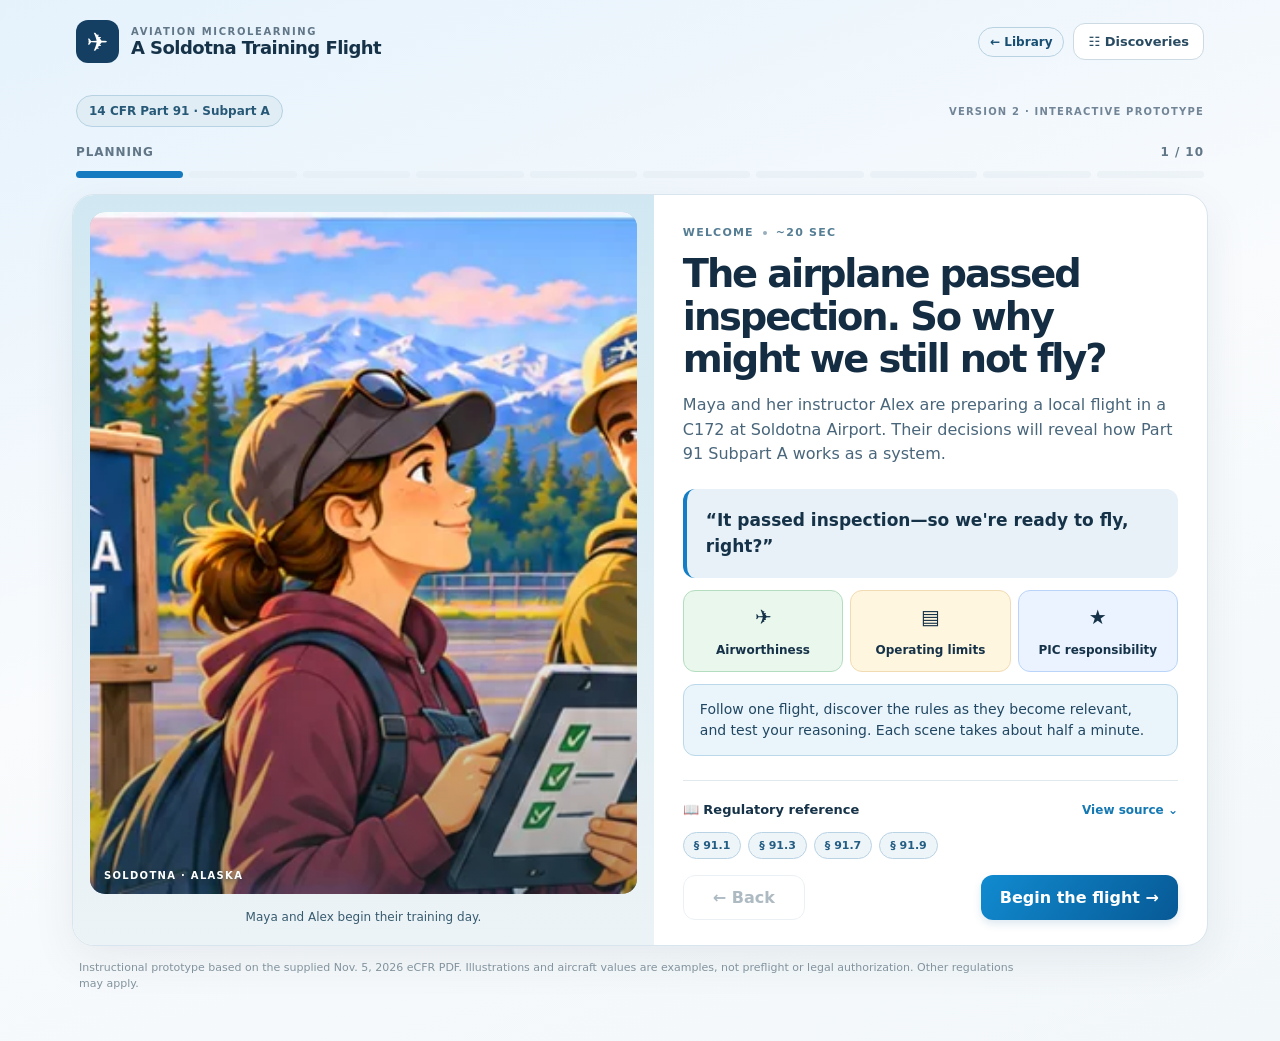
==== part91/subpart-a/index.html @ c7c4919a "Add files via upload" ====
<!doctype html>
<html lang="en">
<head>
  <meta charset="utf-8">
  <meta name="viewport" content="width=device-width, initial-scale=1, viewport-fit=cover">
  <meta name="theme-color" content="#102e47">
  <meta name="description" content="A visual microlearning prototype for 14 CFR Part 91, Subpart A, following Maya and Alex at Soldotna Airport.">
  <meta name="apple-mobile-web-app-capable" content="yes">
  <meta name="apple-mobile-web-app-status-bar-style" content="default">
  <link rel="manifest" href="manifest.webmanifest">
  <link rel="apple-touch-icon" href="assets/icon-192.png">
  <link rel="icon" href="assets/icon-192.png">
  <link rel="stylesheet" href="styles.css">
  <title>A Soldotna Training Flight · Aviation Microlearning</title>
<style>.library-link{border:1px solid #b8d2e2;border-radius:20px;padding:7px 11px;font-size:12px;font-weight:700;color:#174e72;text-decoration:none;white-space:nowrap;background:#eff7fd}@media(max-width:420px){.library-link{padding:6px 7px;font-size:10px}}</style></head>
<body>
  <div class="app-shell">
    <header class="app-header">
      <div class="brand"><div class="brand-logo" aria-hidden="true">✈</div><div><small>AVIATION MICROLEARNING</small><strong>A Soldotna Training Flight</strong></div></div>
      <div class="header-actions"><a href="../../" class="library-link" aria-label="Back to aviation microlearning library">← Library</a><button id="install" class="ghost install-btn" hidden>Install app</button><button id="discoveries-btn" class="outline compact" aria-label="Open airport discoveries">☷ <span>Discoveries</span></button></div>
    </header>
    <main class="main">
      <div class="masthead"><div class="pill">14 CFR Part 91 · Subpart A</div><span class="version-label">VERSION 2 · INTERACTIVE PROTOTYPE</span></div>
      <section class="lesson-top" aria-label="Lesson progress"><div class="lesson-top-label"><span id="phase-label">THE TRAINING FLIGHT</span><span id="count-label">1 / 10</span></div><div id="progress-steps" class="progress-steps"></div></section>
      <section class="lesson-grid">
        <div class="visual-pane">
          <div class="illustration" id="illustration"><img id="scene-image" src="assets/scene-01.webp" alt="Illustration of Maya and instructor Alex at the airport"><div class="visual-label" id="scene-picture-label">SOLDOTNA · ALASKA</div></div>
          <div id="artwork-caption" class="artwork-caption">Maya and Alex prepare for a local training flight.</div>
          <div class="aircraft-specimen" id="aircraft-specimen" hidden>
            <svg viewBox="0 0 450 170" role="img" aria-label="Simplified Cessna 172 front-view diagram with a single two-blade propeller">
              <defs><linearGradient id="wingfade" x1="0" x2="1"><stop stop-color="#eaf2f8"/><stop offset="1" stop-color="#b7d1e4"/></linearGradient></defs>
              <path d="M18 41 Q225 17 432 41 L432 55 Q225 45 18 55 Z" fill="url(#wingfade)" stroke="#547388" stroke-width="3"/>
              <path d="M105 49 L188 108 M345 49 L262 108" stroke="#96b1c2" stroke-width="7" stroke-linecap="round"/>
              <path d="M181 36 Q225 28 269 36 L283 119 Q225 145 167 119 Z" fill="#f5f8fa" stroke="#567287" stroke-width="3"/>
              <path d="M197 46 L253 46 L259 80 L191 80Z" fill="#487f9d"/>
              <path d="M197 121 L191 145 M253 121 L259 145" stroke="#556b7b" stroke-width="7" stroke-linecap="round"/>
              <circle cx="191" cy="150" r="11" fill="#263f50"/><circle cx="259" cy="150" r="11" fill="#263f50"/>
              <rect x="212" y="123" width="26" height="16" rx="7" fill="#e8eff3" stroke="#587081" stroke-width="2"/>
              <path d="M211 36 C205 16 203 0 215 -3 Q228 10 226 35 C237 62 245 80 233 90 Q220 76 224 49Z" transform="translate(0 17)" fill="#304b5d" stroke="#19384e" stroke-width="2"/>
              <circle cx="225" cy="59" r="11" fill="#dbe7ed" stroke="#50697a" stroke-width="3"/>
              <text x="225" y="166" text-anchor="middle" fill="#547388" font-size="11">Training schematic · two-blade, nose-mounted prop</text>
            </svg>
          </div>
        </div>
        <div class="learning-pane">
          <div class="scene-meta"><span id="story-phase">THE STORY</span><span class="dot" aria-hidden="true"></span><span id="duration">~25 SEC</span></div>
          <h1 id="scene-title">The airplane passed inspection. So why might we still not fly?</h1>
          <p class="scene-narrative" id="scene-narrative"></p>
          <div id="interactive" class="interactive"></div>
          <section class="reg-panel" aria-label="Regulatory source"><div class="reg-head"><span>📖 Regulatory reference</span><button class="reg-toggle" id="ref-toggle" aria-expanded="false">View source <span aria-hidden="true">⌄</span></button></div><div id="reg-chips" class="reg-chips"></div><div id="ref-detail" class="ref-detail" hidden></div></section>
          <div class="nav-actions"><button id="back" class="outline nav-button">← Back</button><button id="next" class="primary nav-button">Continue →</button></div>
        </div>
      </section>
      <div class="foot-note">Instructional prototype based on the supplied Nov. 5, 2026 eCFR PDF. Illustrations and aircraft values are examples, not preflight or legal authorization. Other regulations may apply.</div>
    </main>
  </div>
  <dialog id="discoveries-dialog" class="discoveries-dialog"><div class="dialog-header"><div><small>SUBPART A · AIRPORT DISCOVERIES</small><h2>Explore beyond the training flight</h2></div><button id="close-dialog" class="outline compact">Close ✕</button></div><p class="secondary">Seven short side stories cover sections that don't naturally fit Maya and Alex's C172 flight. Every substantive section in Subpart A has a place.</p><div id="discovery-list" class="discovery-list"></div><div id="discovery-detail" class="discovery-detail" hidden></div></dialog>
  <script src="app.js" defer></script>
</body>
</html>
---- part91/subpart-a/styles.css ----
:root{--ink:#153248;--deep:#102e47;--blue:#137ec5;--blue2:#176cac;--line:#d6e2eb;--muted:#617687;--surface:#fff;--cream:#f6f9fb;--good:#19794f;--bad:#ae3a38;--shadow:0 14px 44px #18344b13;font-family:system-ui,-apple-system,BlinkMacSystemFont,"Segoe UI",sans-serif;color:var(--ink);background:#eaf2f6}*{box-sizing:border-box}body{margin:0;min-height:100vh;background:linear-gradient(160deg,#e5f2fc,#f9fbfd 48%,#f2f7f9)}button,input{font:inherit}button{cursor:pointer}button:disabled{opacity:.38;cursor:not-allowed}button:focus-visible,[tabindex]:focus-visible{outline:3px solid #e5a62c;outline-offset:3px}.app-shell{min-height:100vh}.app-header{max-width:1180px;margin:auto;padding:20px 26px;display:flex;align-items:center;justify-content:space-between;gap:12px}.brand{display:flex;align-items:center;gap:12px}.brand-logo{width:43px;height:43px;display:grid;place-items:center;border-radius:12px;background:#153f62;color:white;font-size:26px}.brand small{display:block;font-size:10px;letter-spacing:.16em;color:var(--muted);font-weight:750}.brand strong{display:block;font-size:18px;letter-spacing:-.03em}.header-actions{display:flex;align-items:center;gap:9px}.main{max-width:1180px;margin:0 auto;padding:0 22px 35px}.masthead{display:flex;align-items:center;justify-content:space-between;gap:12px;margin:12px 4px 18px}.pill{font-size:12px;font-weight:760;background:#e0edf5;border:1px solid #b7d2e3;border-radius:99px;padding:8px 12px;color:#275977}.version-label{color:#728596;font-size:10px;font-weight:760;letter-spacing:.12em}.lesson-top{padding:0 4px 16px}.lesson-top-label{display:flex;justify-content:space-between;color:var(--muted);font-size:12px;font-weight:780;letter-spacing:.08em;margin-bottom:12px}.progress-steps{display:grid;grid-template-columns:repeat(10,1fr);gap:6px}.step-tick{height:7px;border-radius:8px;background:#dce6ed;border:0;padding:0;position:relative}.step-tick.done{background:#9ac9e7}.step-tick.active{background:#167ac0}.step-tick:focus-visible{outline-offset:5px}.lesson-grid{display:grid;grid-template-columns:minmax(0,1.05fr) minmax(360px,1fr);align-items:stretch;gap:0;background:#fff;border:1px solid #d8e5ee;border-radius:22px;overflow:hidden;box-shadow:var(--shadow)}.visual-pane{background:linear-gradient(180deg,#d1e8f2,#ecf3f6);padding:17px;display:flex;flex-direction:column;gap:12px;justify-content:space-between}.illustration{min-height:435px;flex:1;border-radius:15px;position:relative;overflow:hidden;background:#97bbd2}.illustration img{width:100%;height:100%;position:absolute;inset:0;object-fit:cover;object-position:center 50%;filter:saturate(1.02)}.illustration::after{content:"";position:absolute;inset:53% 0 0;background:linear-gradient(transparent,#123d4a55);pointer-events:none}.visual-label{position:absolute;bottom:13px;left:14px;color:#fff;font-size:10px;font-weight:850;letter-spacing:.13em;text-shadow:0 2px 4px #143749a8;z-index:2}.artwork-caption{font-size:12px;color:#385b6f;text-align:center;padding:4px 2px}.aircraft-specimen{background:#fff9;border:1px solid #c5dce7;border-radius:12px;padding:4px;max-height:172px;overflow:hidden}.aircraft-specimen svg{width:100%;max-height:162px}.learning-pane{padding:31px 29px 25px;display:flex;flex-direction:column;min-height:640px}.scene-meta{display:flex;align-items:center;gap:9px;font-size:11px;color:#557d93;font-weight:850;letter-spacing:.11em}.dot{height:4px;width:4px;background:#97afbd;border-radius:50%}.learning-pane h1{font-weight:850;letter-spacing:-.055em;line-height:1.11;font-size:clamp(27px,3vw,40px);margin:14px 0 12px;color:#142d42}.scene-narrative{font-size:16px;line-height:1.55;color:#49667b;margin:0 0 22px}.interactive{display:flex;flex-direction:column;gap:12px;flex:1}.prompt{font-weight:800;font-size:15px;margin:0}.story-quote{font-size:17px;line-height:1.5;background:#e7f1f7;border-radius:12px;padding:19px;border-left:4px solid var(--blue);font-weight:650}.choice-list{display:grid;gap:10px}.choice{background:#f8fbfd;color:var(--ink);border:1px solid #cbdce7;border-radius:12px;display:flex;align-items:center;gap:12px;padding:13px;text-align:left;font-weight:620;font-size:14px;line-height:1.35}.choice:hover,.tap-card:hover{border-color:#6db3df;background:#eef7fc}.choice.selected{border-color:#1683ca;background:#e8f5fd}.choice.good{border-color:#58a580;background:#effbf4}.choice.bad{border-color:#d49b87;background:#fff0ed}.choice .choice-icon{display:grid;place-items:center;font-size:17px;color:#537c94;border-radius:50%;background:#e5eff6;height:29px;width:29px;flex:0 0 29px}.feedback{border-radius:12px;padding:14px 16px;font-size:14px;line-height:1.48;background:#eaf5fb;color:#214762;border:1px solid #bad8ea}.feedback.good{background:#ebf7f0;border-color:#c1e5cd;color:#205d43}.feedback.warn{background:#fff4ee;border-color:#f0d1bd;color:#8c4535}.stack{display:grid;gap:12px}.micro-map{display:grid;grid-template-columns:repeat(3,1fr);gap:7px}.concept-node{background:#e9f4f9;border:1px solid #c6dce9;border-radius:12px;min-height:82px;display:grid;place-items:center;padding:10px 7px;text-align:center;font-size:12px;font-weight:760;line-height:1.25}.concept-node b{font-size:20px;display:block;margin-bottom:5px}.concept-node.green{background:#eaf7ed;border-color:#b4ddbf}.concept-node.yellow{background:#fff6df;border-color:#f1dbb3}.concept-node.blue{background:#eaf3ff;border-color:#bad4f9}.tap-card{border:1px solid #cbdce7;background:#f8fbfd;color:var(--ink);border-radius:13px;padding:15px;text-align:left}.tap-card strong{display:block}.tap-card small{display:block;color:var(--muted);margin-top:4px;line-height:1.35}.tap-card.active{background:#e7f4ff;border-color:#4ba3d6}.primary{border:none;background:linear-gradient(125deg,#118bd0,#075995);border-radius:12px;color:white;font-weight:780;padding:13px 19px;box-shadow:0 4px 8px #095d9922}.primary:hover:not(:disabled){filter:brightness(1.09)}.outline,.ghost{background:#fff;border:1px solid #ccdae4;color:#294b62;border-radius:12px;padding:12px 17px;font-weight:750}.ghost{border-color:transparent;background:#eaf3f8}.compact{padding:10px 14px;font-size:13px}.nav-actions{display:flex;justify-content:space-between;gap:12px;margin-top:16px}.nav-button{min-width:122px}.reg-panel{margin-top:24px;border-top:1px solid #e0e9ee;padding-top:16px}.reg-head{display:flex;align-items:center;justify-content:space-between;gap:12px;font-size:13px;font-weight:780}.reg-toggle{border:none;background:transparent;color:#1378b3;font-size:12px;font-weight:800;padding:6px 0}.reg-chips{display:flex;gap:7px;flex-wrap:wrap;margin-top:9px}.reg-chip{border:1px solid #b9d2e4;background:#eef5f9;color:#245d83;border-radius:20px;padding:6px 10px;font-size:11px;font-weight:850}.ref-detail{font-size:12px;line-height:1.53;background:#f5f9fb;border:1px solid #e1eaf0;border-radius:12px;margin-top:12px;padding:13px}.source-item{padding:11px 0;border-bottom:1px solid #dbe7ed}.source-item:last-child{border-bottom:none}.source-item q{display:block;color:#3a5669;margin:5px 0 6px}.source-item a{font-weight:750;color:#166d9d}.foot-note{max-width:950px;color:#82939e;font-size:11px;line-height:1.45;margin:14px 7px}.range-card{padding:17px;background:#f2f8fb;border-radius:14px;border:1px solid #c5dce9}.range-number{font-size:33px;font-weight:900;letter-spacing:-.05em;color:#185b83}.range-card input[type=range]{width:100%;accent-color:#167fc4;cursor:pointer}.range-stats{display:flex;justify-content:space-between;margin-top:10px;color:#57758a;font-size:13px;gap:6px}.range-stats b{color:#173c59}.status-strip{display:flex;gap:7px;flex-wrap:wrap}.status{background:#eaf5ef;border:1px solid #bde0c9;color:#236b4c;padding:8px 10px;border-radius:10px;font-weight:780;font-size:12px}.status.alert{background:#fdf1ec;border-color:#efcebe;color:#a04a30}.discoveries-dialog{max-width:720px;width:calc(100% - 26px);max-height:88vh;overflow:auto;border:1px solid #bcd6e5;box-shadow:0 30px 90px #06233744;border-radius:19px;padding:22px;color:var(--ink)}.discoveries-dialog::backdrop{background:#142e407f;backdrop-filter:blur(4px)}.dialog-header{display:flex;align-items:start;justify-content:space-between;gap:12px}.dialog-header small{font-size:11px;font-weight:830;letter-spacing:.12em;color:#4682a3}.dialog-header h2{margin:6px 0;font-size:22px;letter-spacing:-.035em}.secondary{color:#5c7687;font-size:14px;line-height:1.5}.discovery-list{display:grid;grid-template-columns:repeat(2,1fr);gap:10px;margin:20px 0}.discovery-detail{padding:16px;border:1px solid #bdd4e3;background:#f2f8fc;border-radius:14px;margin-top:16px}.discovery-detail h3{margin:0 0 8px}.discovery-detail p{line-height:1.55}.subtly{font-size:12px;color:#6d879a}.completion-title{font-size:24px;font-weight:850;color:#176da3}.done-stamp{display:inline-flex;align-items:center;gap:7px;color:#167b56;font-weight:800;background:#eaf7ef;padding:10px 13px;border-radius:10px}.inspect-graphic{background:#f0f7fb;border:1px solid #c6dce9;border-radius:12px;min-height:180px;display:grid;place-items:center;position:relative;overflow:hidden}.inspect-graphic svg{width:min(100%,350px)}.inspect-target{position:absolute;top:44%;left:58%;transform:translate(-50%,-50%);background:#d74340;color:#fff;border:3px solid #fff;border-radius:50%;width:56px;height:56px;font-weight:900;font-size:20px;box-shadow:0 0 0 8px #d7434033}.hidden{display:none!important}@media(max-width:890px){.app-header{padding:15px}.main{padding:0 12px 25px}.lesson-grid{grid-template-columns:1fr}.visual-pane{padding:10px;gap:7px}.illustration{min-height:250px;height:min(45vw,350px);flex:none}.learning-pane{padding:24px 21px;min-height:0}.aircraft-specimen{display:none}.artwork-caption{font-size:11px}.learning-pane h1{font-size:clamp(25px,5vw,37px)}.version-label{display:none}}@media(max-width:480px){.app-header{padding:11px 12px}.brand-logo{width:34px;height:34px;font-size:22px;border-radius:9px}.brand strong{font-size:14px}.brand small{font-size:8px}.header-actions .install-btn{display:none}.header-actions span{display:none}.masthead{margin:7px 4px 14px}.illustration{height:225px}.learning-pane{padding:20px 17px}.learning-pane h1{font-size:28px}.scene-narrative{font-size:14px;margin-bottom:17px}.discovery-list{grid-template-columns:1fr}.nav-button{min-width:100px}.micro-map{gap:5px}.concept-node{min-height:78px;padding:7px 4px}.brand{gap:7px}}@media(prefers-reduced-motion:no-preference){.choice,.tap-card,.primary,.outline{transition:background .15s,border .15s,filter .15s}.illustration img{transition:opacity .2s}}
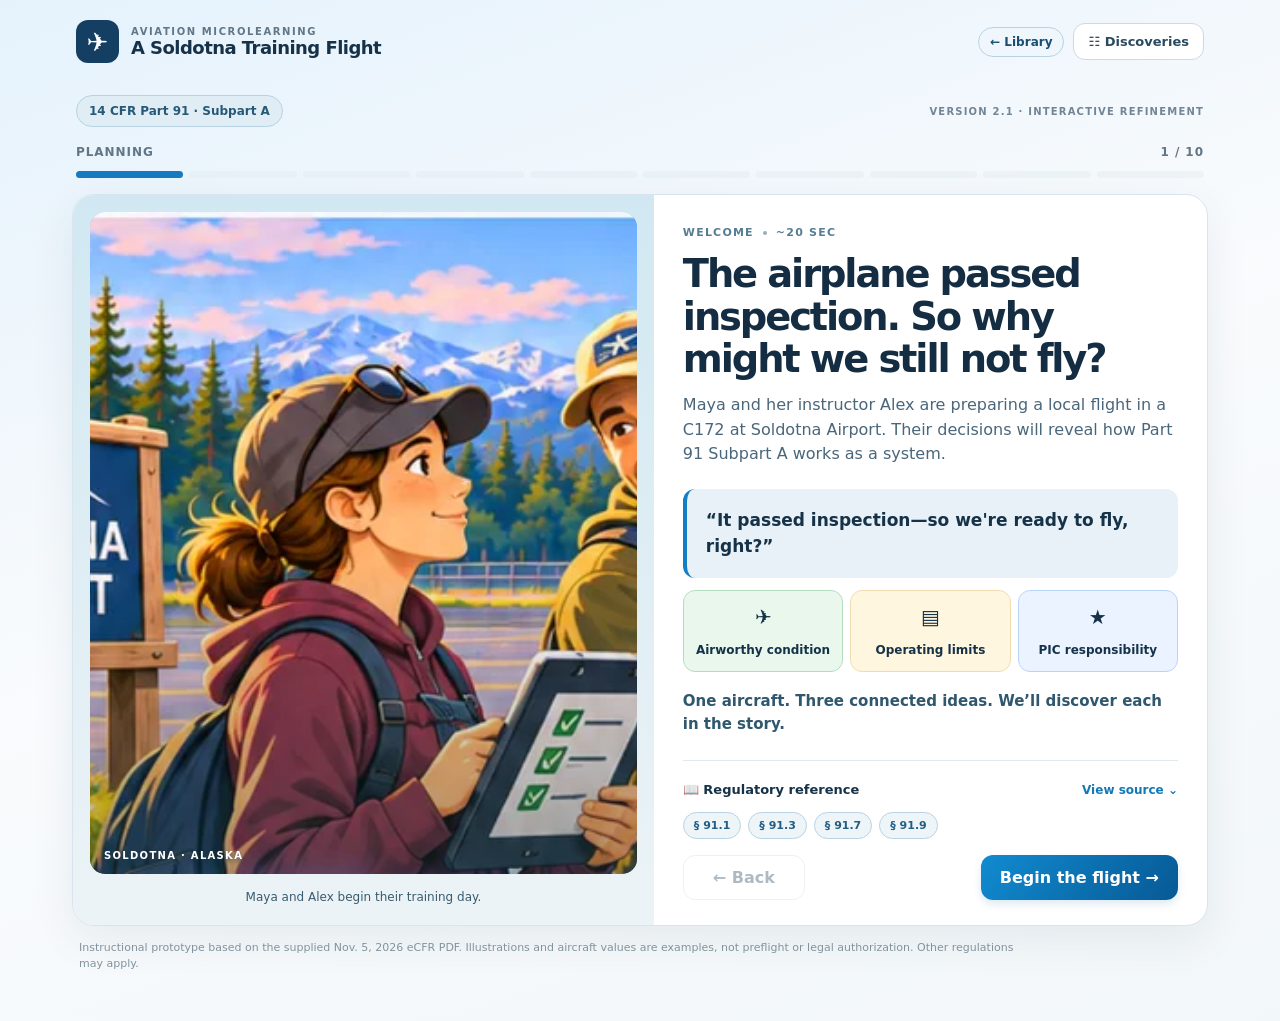
==== commit 670de0eb: "v1" ====
--- a/part91/subpart-a/index.html
+++ b/part91/subpart-a/index.html
@@ -20,7 +20,7 @@
       <div class="header-actions"><a href="../../" class="library-link" aria-label="Back to aviation microlearning library">← Library</a><button id="install" class="ghost install-btn" hidden>Install app</button><button id="discoveries-btn" class="outline compact" aria-label="Open airport discoveries">☷ <span>Discoveries</span></button></div>
     </header>
     <main class="main">
-      <div class="masthead"><div class="pill">14 CFR Part 91 · Subpart A</div><span class="version-label">VERSION 2 · INTERACTIVE PROTOTYPE</span></div>
+      <div class="masthead"><div class="pill">14 CFR Part 91 · Subpart A</div><span class="version-label">VERSION 2.1 · INTERACTIVE REFINEMENT</span></div>
       <section class="lesson-top" aria-label="Lesson progress"><div class="lesson-top-label"><span id="phase-label">THE TRAINING FLIGHT</span><span id="count-label">1 / 10</span></div><div id="progress-steps" class="progress-steps"></div></section>
       <section class="lesson-grid">
         <div class="visual-pane">
--- a/part91/subpart-a/styles.css
+++ b/part91/subpart-a/styles.css
@@ -1 +1,23 @@
 :root{--ink:#153248;--deep:#102e47;--blue:#137ec5;--blue2:#176cac;--line:#d6e2eb;--muted:#617687;--surface:#fff;--cream:#f6f9fb;--good:#19794f;--bad:#ae3a38;--shadow:0 14px 44px #18344b13;font-family:system-ui,-apple-system,BlinkMacSystemFont,"Segoe UI",sans-serif;color:var(--ink);background:#eaf2f6}*{box-sizing:border-box}body{margin:0;min-height:100vh;background:linear-gradient(160deg,#e5f2fc,#f9fbfd 48%,#f2f7f9)}button,input{font:inherit}button{cursor:pointer}button:disabled{opacity:.38;cursor:not-allowed}button:focus-visible,[tabindex]:focus-visible{outline:3px solid #e5a62c;outline-offset:3px}.app-shell{min-height:100vh}.app-header{max-width:1180px;margin:auto;padding:20px 26px;display:flex;align-items:center;justify-content:space-between;gap:12px}.brand{display:flex;align-items:center;gap:12px}.brand-logo{width:43px;height:43px;display:grid;place-items:center;border-radius:12px;background:#153f62;color:white;font-size:26px}.brand small{display:block;font-size:10px;letter-spacing:.16em;color:var(--muted);font-weight:750}.brand strong{display:block;font-size:18px;letter-spacing:-.03em}.header-actions{display:flex;align-items:center;gap:9px}.main{max-width:1180px;margin:0 auto;padding:0 22px 35px}.masthead{display:flex;align-items:center;justify-content:space-between;gap:12px;margin:12px 4px 18px}.pill{font-size:12px;font-weight:760;background:#e0edf5;border:1px solid #b7d2e3;border-radius:99px;padding:8px 12px;color:#275977}.version-label{color:#728596;font-size:10px;font-weight:760;letter-spacing:.12em}.lesson-top{padding:0 4px 16px}.lesson-top-label{display:flex;justify-content:space-between;color:var(--muted);font-size:12px;font-weight:780;letter-spacing:.08em;margin-bottom:12px}.progress-steps{display:grid;grid-template-columns:repeat(10,1fr);gap:6px}.step-tick{height:7px;border-radius:8px;background:#dce6ed;border:0;padding:0;position:relative}.step-tick.done{background:#9ac9e7}.step-tick.active{background:#167ac0}.step-tick:focus-visible{outline-offset:5px}.lesson-grid{display:grid;grid-template-columns:minmax(0,1.05fr) minmax(360px,1fr);align-items:stretch;gap:0;background:#fff;border:1px solid #d8e5ee;border-radius:22px;overflow:hidden;box-shadow:var(--shadow)}.visual-pane{background:linear-gradient(180deg,#d1e8f2,#ecf3f6);padding:17px;display:flex;flex-direction:column;gap:12px;justify-content:space-between}.illustration{min-height:435px;flex:1;border-radius:15px;position:relative;overflow:hidden;background:#97bbd2}.illustration img{width:100%;height:100%;position:absolute;inset:0;object-fit:cover;object-position:center 50%;filter:saturate(1.02)}.illustration::after{content:"";position:absolute;inset:53% 0 0;background:linear-gradient(transparent,#123d4a55);pointer-events:none}.visual-label{position:absolute;bottom:13px;left:14px;color:#fff;font-size:10px;font-weight:850;letter-spacing:.13em;text-shadow:0 2px 4px #143749a8;z-index:2}.artwork-caption{font-size:12px;color:#385b6f;text-align:center;padding:4px 2px}.aircraft-specimen{background:#fff9;border:1px solid #c5dce7;border-radius:12px;padding:4px;max-height:172px;overflow:hidden}.aircraft-specimen svg{width:100%;max-height:162px}.learning-pane{padding:31px 29px 25px;display:flex;flex-direction:column;min-height:640px}.scene-meta{display:flex;align-items:center;gap:9px;font-size:11px;color:#557d93;font-weight:850;letter-spacing:.11em}.dot{height:4px;width:4px;background:#97afbd;border-radius:50%}.learning-pane h1{font-weight:850;letter-spacing:-.055em;line-height:1.11;font-size:clamp(27px,3vw,40px);margin:14px 0 12px;color:#142d42}.scene-narrative{font-size:16px;line-height:1.55;color:#49667b;margin:0 0 22px}.interactive{display:flex;flex-direction:column;gap:12px;flex:1}.prompt{font-weight:800;font-size:15px;margin:0}.story-quote{font-size:17px;line-height:1.5;background:#e7f1f7;border-radius:12px;padding:19px;border-left:4px solid var(--blue);font-weight:650}.choice-list{display:grid;gap:10px}.choice{background:#f8fbfd;color:var(--ink);border:1px solid #cbdce7;border-radius:12px;display:flex;align-items:center;gap:12px;padding:13px;text-align:left;font-weight:620;font-size:14px;line-height:1.35}.choice:hover,.tap-card:hover{border-color:#6db3df;background:#eef7fc}.choice.selected{border-color:#1683ca;background:#e8f5fd}.choice.good{border-color:#58a580;background:#effbf4}.choice.bad{border-color:#d49b87;background:#fff0ed}.choice .choice-icon{display:grid;place-items:center;font-size:17px;color:#537c94;border-radius:50%;background:#e5eff6;height:29px;width:29px;flex:0 0 29px}.feedback{border-radius:12px;padding:14px 16px;font-size:14px;line-height:1.48;background:#eaf5fb;color:#214762;border:1px solid #bad8ea}.feedback.good{background:#ebf7f0;border-color:#c1e5cd;color:#205d43}.feedback.warn{background:#fff4ee;border-color:#f0d1bd;color:#8c4535}.stack{display:grid;gap:12px}.micro-map{display:grid;grid-template-columns:repeat(3,1fr);gap:7px}.concept-node{background:#e9f4f9;border:1px solid #c6dce9;border-radius:12px;min-height:82px;display:grid;place-items:center;padding:10px 7px;text-align:center;font-size:12px;font-weight:760;line-height:1.25}.concept-node b{font-size:20px;display:block;margin-bottom:5px}.concept-node.green{background:#eaf7ed;border-color:#b4ddbf}.concept-node.yellow{background:#fff6df;border-color:#f1dbb3}.concept-node.blue{background:#eaf3ff;border-color:#bad4f9}.tap-card{border:1px solid #cbdce7;background:#f8fbfd;color:var(--ink);border-radius:13px;padding:15px;text-align:left}.tap-card strong{display:block}.tap-card small{display:block;color:var(--muted);margin-top:4px;line-height:1.35}.tap-card.active{background:#e7f4ff;border-color:#4ba3d6}.primary{border:none;background:linear-gradient(125deg,#118bd0,#075995);border-radius:12px;color:white;font-weight:780;padding:13px 19px;box-shadow:0 4px 8px #095d9922}.primary:hover:not(:disabled){filter:brightness(1.09)}.outline,.ghost{background:#fff;border:1px solid #ccdae4;color:#294b62;border-radius:12px;padding:12px 17px;font-weight:750}.ghost{border-color:transparent;background:#eaf3f8}.compact{padding:10px 14px;font-size:13px}.nav-actions{display:flex;justify-content:space-between;gap:12px;margin-top:16px}.nav-button{min-width:122px}.reg-panel{margin-top:24px;border-top:1px solid #e0e9ee;padding-top:16px}.reg-head{display:flex;align-items:center;justify-content:space-between;gap:12px;font-size:13px;font-weight:780}.reg-toggle{border:none;background:transparent;color:#1378b3;font-size:12px;font-weight:800;padding:6px 0}.reg-chips{display:flex;gap:7px;flex-wrap:wrap;margin-top:9px}.reg-chip{border:1px solid #b9d2e4;background:#eef5f9;color:#245d83;border-radius:20px;padding:6px 10px;font-size:11px;font-weight:850}.ref-detail{font-size:12px;line-height:1.53;background:#f5f9fb;border:1px solid #e1eaf0;border-radius:12px;margin-top:12px;padding:13px}.source-item{padding:11px 0;border-bottom:1px solid #dbe7ed}.source-item:last-child{border-bottom:none}.source-item q{display:block;color:#3a5669;margin:5px 0 6px}.source-item a{font-weight:750;color:#166d9d}.foot-note{max-width:950px;color:#82939e;font-size:11px;line-height:1.45;margin:14px 7px}.range-card{padding:17px;background:#f2f8fb;border-radius:14px;border:1px solid #c5dce9}.range-number{font-size:33px;font-weight:900;letter-spacing:-.05em;color:#185b83}.range-card input[type=range]{width:100%;accent-color:#167fc4;cursor:pointer}.range-stats{display:flex;justify-content:space-between;margin-top:10px;color:#57758a;font-size:13px;gap:6px}.range-stats b{color:#173c59}.status-strip{display:flex;gap:7px;flex-wrap:wrap}.status{background:#eaf5ef;border:1px solid #bde0c9;color:#236b4c;padding:8px 10px;border-radius:10px;font-weight:780;font-size:12px}.status.alert{background:#fdf1ec;border-color:#efcebe;color:#a04a30}.discoveries-dialog{max-width:720px;width:calc(100% - 26px);max-height:88vh;overflow:auto;border:1px solid #bcd6e5;box-shadow:0 30px 90px #06233744;border-radius:19px;padding:22px;color:var(--ink)}.discoveries-dialog::backdrop{background:#142e407f;backdrop-filter:blur(4px)}.dialog-header{display:flex;align-items:start;justify-content:space-between;gap:12px}.dialog-header small{font-size:11px;font-weight:830;letter-spacing:.12em;color:#4682a3}.dialog-header h2{margin:6px 0;font-size:22px;letter-spacing:-.035em}.secondary{color:#5c7687;font-size:14px;line-height:1.5}.discovery-list{display:grid;grid-template-columns:repeat(2,1fr);gap:10px;margin:20px 0}.discovery-detail{padding:16px;border:1px solid #bdd4e3;background:#f2f8fc;border-radius:14px;margin-top:16px}.discovery-detail h3{margin:0 0 8px}.discovery-detail p{line-height:1.55}.subtly{font-size:12px;color:#6d879a}.completion-title{font-size:24px;font-weight:850;color:#176da3}.done-stamp{display:inline-flex;align-items:center;gap:7px;color:#167b56;font-weight:800;background:#eaf7ef;padding:10px 13px;border-radius:10px}.inspect-graphic{background:#f0f7fb;border:1px solid #c6dce9;border-radius:12px;min-height:180px;display:grid;place-items:center;position:relative;overflow:hidden}.inspect-graphic svg{width:min(100%,350px)}.inspect-target{position:absolute;top:44%;left:58%;transform:translate(-50%,-50%);background:#d74340;color:#fff;border:3px solid #fff;border-radius:50%;width:56px;height:56px;font-weight:900;font-size:20px;box-shadow:0 0 0 8px #d7434033}.hidden{display:none!important}@media(max-width:890px){.app-header{padding:15px}.main{padding:0 12px 25px}.lesson-grid{grid-template-columns:1fr}.visual-pane{padding:10px;gap:7px}.illustration{min-height:250px;height:min(45vw,350px);flex:none}.learning-pane{padding:24px 21px;min-height:0}.aircraft-specimen{display:none}.artwork-caption{font-size:11px}.learning-pane h1{font-size:clamp(25px,5vw,37px)}.version-label{display:none}}@media(max-width:480px){.app-header{padding:11px 12px}.brand-logo{width:34px;height:34px;font-size:22px;border-radius:9px}.brand strong{font-size:14px}.brand small{font-size:8px}.header-actions .install-btn{display:none}.header-actions span{display:none}.masthead{margin:7px 4px 14px}.illustration{height:225px}.learning-pane{padding:20px 17px}.learning-pane h1{font-size:28px}.scene-narrative{font-size:14px;margin-bottom:17px}.discovery-list{grid-template-columns:1fr}.nav-button{min-width:100px}.micro-map{gap:5px}.concept-node{min-height:78px;padding:7px 4px}.brand{gap:7px}}@media(prefers-reduced-motion:no-preference){.choice,.tap-card,.primary,.outline{transition:background .15s,border .15s,filter .15s}.illustration img{transition:opacity .2s}} 
+
+/* Subpart A refinement: meaningful visual explanations, not ten quizzes. */
+.visual-proof{background:linear-gradient(155deg,#f0f7fb,#e7f2f8);border:1px solid #c7dce9;border-radius:16px;padding:20px;min-height:210px;display:flex;flex-direction:column;justify-content:center;gap:10px}
+.takeaway-line{margin:6px 0 0;font-size:15px;line-height:1.52;font-weight:650;color:#2f576e}
+.scope-inputs{display:flex;gap:7px;justify-content:center;flex-wrap:wrap}
+.scope-inputs span{padding:10px;background:white;border:1px solid #b5d2e3;border-radius:12px;font-size:12px;font-weight:780;animation:rise-in .5s both}
+.scope-inputs span:nth-child(2){animation-delay:.2s}.scope-inputs span:nth-child(3){animation-delay:.4s}
+.flow-down{text-align:center;font-size:24px;color:#247aa6;animation:rise-in .5s .55s both}
+.scope-result{text-align:center;background:#dcefe4;border:1px solid #a8d5b9;border-radius:13px;padding:16px;display:grid;gap:3px;animation:rise-in .5s .8s both}
+.scope-kicker{font-size:10px;letter-spacing:.14em;color:#377657;font-weight:850}.scope-result strong{font-size:25px;color:#165c3c}.scope-result small{font-size:12px;color:#437d61}
+.stagger-map .concept-node{animation:rise-in .5s both}.stagger-map .concept-node:nth-child(2){animation-delay:.14s}.stagger-map .concept-node:nth-child(3){animation-delay:.28s}
+.role-compare,.report-compare{display:grid;grid-template-columns:repeat(2,minmax(0,1fr));gap:11px}
+.role-panel,.report-panel{background:#f6fafc;border:1px solid #c2dce9;border-radius:13px;padding:15px 10px;display:flex;flex-direction:column;gap:5px;align-items:center;text-align:center;min-height:157px;color:#183e56}
+.role-panel.picked,.report-panel.picked{border:2px solid #2583b3;background:#e9f6fd}.role-panel strong,.report-panel strong{font-size:16px}.role-panel small,.report-panel small{font-size:12px;color:#536f80}.role-illustration{display:grid;place-items:center;width:52px;height:52px;border-radius:50%;background:#d8eaf6;font-size:25px;margin-bottom:6px}
+.role-bridge{display:flex;align-items:center;justify-content:center;gap:11px;padding:12px;background:#fff4dc;border-radius:12px;color:#6b4e1c;font-size:13px;font-weight:800}.role-bridge b{font-size:23px}
+.logbook-demo{min-height:230px;display:grid;grid-template-columns:1fr 1fr;align-items:center;gap:16px}.logbook-page,.condition-card{background:#fff;border:1px solid #bbd4e3;box-shadow:0 5px 12px #24456212;border-radius:10px;padding:15px 9px;min-height:145px;display:flex;flex-direction:column;gap:9px;justify-content:center;align-items:center;text-align:center}.logbook-page{transform:rotate(-3deg);animation:logbook-appear .6s both}.logbook-page span,.condition-card span{font-size:10px;letter-spacing:.06em;color:#49758d;font-weight:750}.logbook-page strong,.condition-card strong{font-size:16px}.logbook-page em{font-style:normal;font-size:12px;font-weight:850;color:#14673e;background:#e2f4e9;padding:6px;border-radius:7px}.condition-card em{font-style:normal;font-size:10px;font-weight:850;color:#8b5831;background:#fff0dd;padding:6px;border-radius:7px}.condition-compare{position:relative;animation:rise-in .6s .55s both}.comparison-arrow{position:absolute;left:-19px;top:47%;font-weight:900;font-size:26px;color:#bd7c36;z-index:3}
+.connection-flow{padding:14px;border-radius:15px;background:#edf6fb;border:1px solid #c4dce9;display:flex;flex-direction:column;align-items:stretch}.connection-step{display:flex;align-items:center;gap:12px;background:white;border-radius:12px;border:1px solid #c9dfea;padding:13px;animation:rise-in .5s both}.connection-step:nth-of-type(3){animation-delay:.45s}.connection-step:nth-of-type(5){animation-delay:.9s}.connection-symbol{flex:0 0 38px;width:38px;height:38px;border-radius:50%;background:#dff1e6;color:#24714c;display:grid;place-items:center;font-size:22px;font-weight:850}.connection-step strong,.connection-step small{display:block}.connection-step strong{font-size:15px}.connection-step small{font-size:12px;color:#59788b;margin-top:4px}.connect-line{height:24px;width:3px;background:#5c9cc1;margin:0 0 0 30px;transform-origin:top;animation:grow-line .35s .3s both}.connect-line:nth-of-type(4){animation-delay:.75s}
+.report-panel{min-height:178px}.report-panel>span{font-size:27px}.report-panel em{font-style:normal;font-size:11px;line-height:1.35;background:#e8f3fa;border-radius:7px;padding:6px;margin-top:auto}
+.weight-bar{position:relative;margin-top:18px;background:#dceaf2;height:22px;border-radius:20px;overflow:hidden;border:1px solid #aac8da}.weight-fill{height:100%;background:linear-gradient(90deg,#e6b459,#c96145);border-radius:20px;transition:width .2s}.weight-fill.within{background:linear-gradient(90deg,#5ba47a,#26775b)}.weight-limit-line{position:absolute;top:0;bottom:0;width:3px;background:#234963;z-index:2}.bar-labels{display:flex;justify-content:space-between;color:#557184;font-size:11px;margin-top:4px}.slider-label{display:block;margin:20px 0 8px;font-size:13px;font-weight:800;color:#2b536d}
+@keyframes rise-in{from{opacity:0;transform:translateY(8px)}to{opacity:1;transform:translateY(0)}}@keyframes logbook-appear{from{opacity:0;transform:translateY(12px) rotate(-3deg)}to{opacity:1;transform:translateY(0) rotate(-3deg)}}@keyframes grow-line{from{transform:scaleY(0)}to{transform:scaleY(1)}}
+@media(max-width:480px){.visual-proof{padding:13px}.scope-inputs span{font-size:11px;padding:8px}.logbook-demo{gap:10px}.logbook-page,.condition-card{padding:11px 6px;min-height:155px}.logbook-page strong,.condition-card strong{font-size:14px}.comparison-arrow{left:-14px}.role-panel strong,.report-panel strong{font-size:14px}}
+@media(prefers-reduced-motion:reduce){.scope-inputs span,.flow-down,.scope-result,.stagger-map .concept-node,.logbook-page,.condition-compare,.connection-step,.connect-line{animation:none!important}.weight-fill{transition:none}}
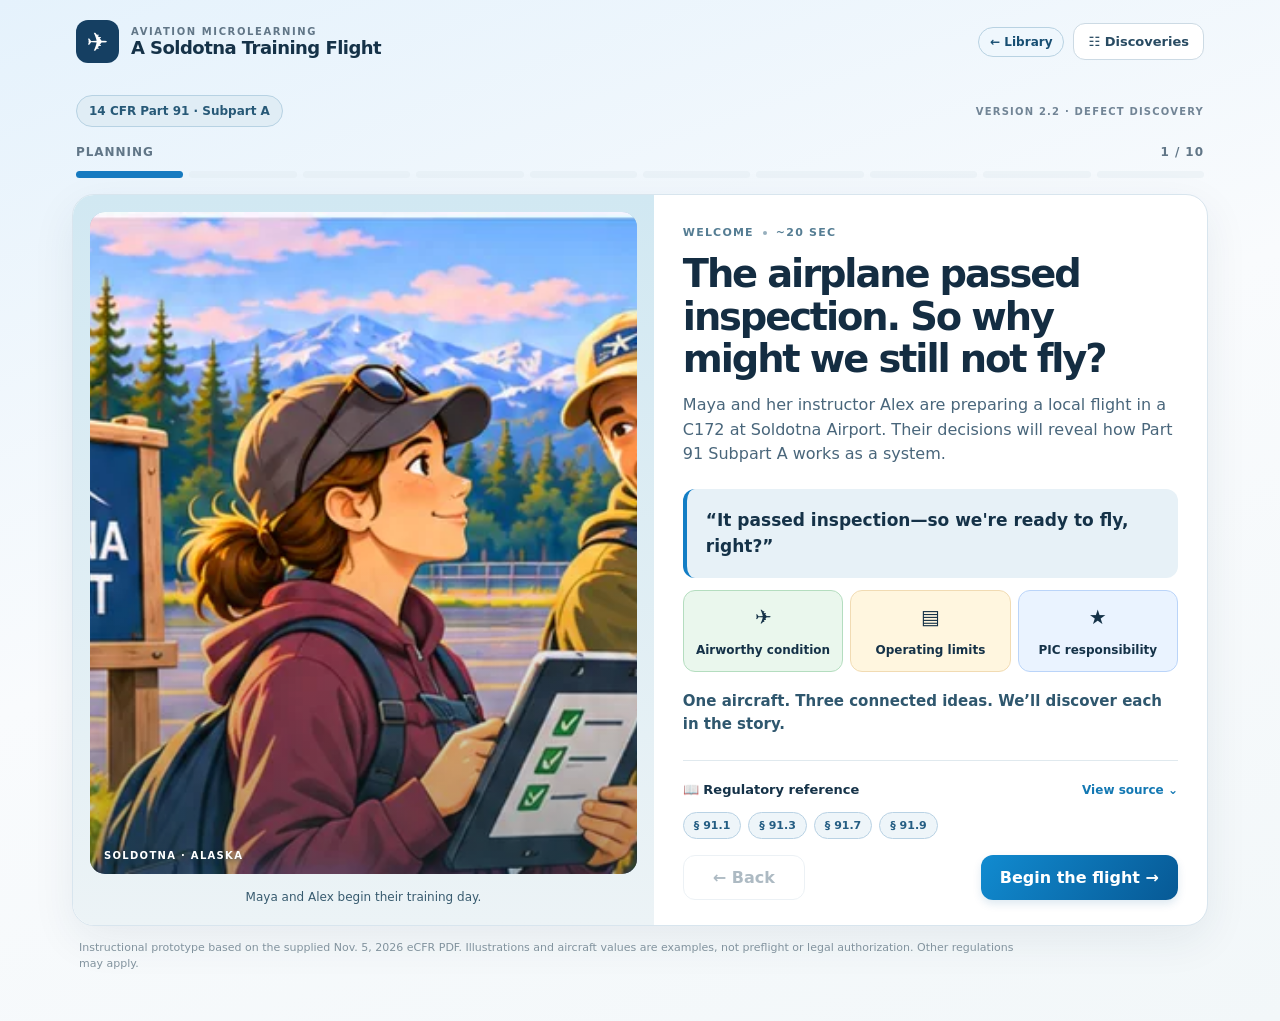
==== commit 491605e7: "update" ====
--- a/part91/subpart-a/index.html
+++ b/part91/subpart-a/index.html
@@ -20,7 +20,7 @@
       <div class="header-actions"><a href="../../" class="library-link" aria-label="Back to aviation microlearning library">← Library</a><button id="install" class="ghost install-btn" hidden>Install app</button><button id="discoveries-btn" class="outline compact" aria-label="Open airport discoveries">☷ <span>Discoveries</span></button></div>
     </header>
     <main class="main">
-      <div class="masthead"><div class="pill">14 CFR Part 91 · Subpart A</div><span class="version-label">VERSION 2.1 · INTERACTIVE REFINEMENT</span></div>
+      <div class="masthead"><div class="pill">14 CFR Part 91 · Subpart A</div><span class="version-label">VERSION 2.2 · DEFECT DISCOVERY</span></div>
       <section class="lesson-top" aria-label="Lesson progress"><div class="lesson-top-label"><span id="phase-label">THE TRAINING FLIGHT</span><span id="count-label">1 / 10</span></div><div id="progress-steps" class="progress-steps"></div></section>
       <section class="lesson-grid">
         <div class="visual-pane">
--- a/part91/subpart-a/styles.css
+++ b/part91/subpart-a/styles.css
@@ -21,3 +21,23 @@
 @keyframes rise-in{from{opacity:0;transform:translateY(8px)}to{opacity:1;transform:translateY(0)}}@keyframes logbook-appear{from{opacity:0;transform:translateY(12px) rotate(-3deg)}to{opacity:1;transform:translateY(0) rotate(-3deg)}}@keyframes grow-line{from{transform:scaleY(0)}to{transform:scaleY(1)}}
 @media(max-width:480px){.visual-proof{padding:13px}.scope-inputs span{font-size:11px;padding:8px}.logbook-demo{gap:10px}.logbook-page,.condition-card{padding:11px 6px;min-height:155px}.logbook-page strong,.condition-card strong{font-size:14px}.comparison-arrow{left:-14px}.role-panel strong,.report-panel strong{font-size:14px}}
 @media(prefers-reduced-motion:reduce){.scope-inputs span,.flow-down,.scope-result,.stagger-map .concept-node,.logbook-page,.condition-compare,.connection-step,.connect-line{animation:none!important}.weight-fill{transition:none}}
+
+
+/* Subpart A visual pass 2: genuine click-to-inspect artwork and crack reveal. */
+.defect-art-hotspot{position:absolute;z-index:5;transform:translate(-50%,-50%);width:62px;height:62px;display:grid;place-items:center;border-radius:50%;border:3px solid #fff4be;background:#ffc72f48;color:#fff;box-shadow:0 0 0 8px #ffce3980,0 4px 18px #051b3e8c;animation:defect-pulse 2.2s ease-in-out infinite;cursor:zoom-in}
+.defect-art-hotspot span{display:grid;place-items:center;font-size:33px;line-height:1;width:41px;height:41px;border-radius:50%;background:#163b5caa}
+.defect-art-hotspot:hover,.defect-art-hotspot:focus-visible{background:#f7b428b3;box-shadow:0 0 0 11px #ffce3970,0 5px 23px #051b3e8c}
+.defect-art-hotspot[aria-pressed="true"]{animation:none;background:#e88a32aa;box-shadow:0 0 0 6px #ffce3970,0 4px 18px #051b3e8c}
+@keyframes defect-pulse{0%,100%{box-shadow:0 0 0 6px #ffce396b,0 4px 15px #051b3e73}55%{box-shadow:0 0 0 13px #ffce3926,0 4px 15px #051b3e73}}
+.inspect-instruction{display:flex;align-items:center;gap:9px;background:#eef6fb;border:1px solid #cae1ef;border-radius:12px;padding:10px 12px;font-size:13px;line-height:1.4}
+.inspect-instruction>span:nth-child(2){flex:1}
+.inspect-fallback{white-space:nowrap;padding:9px 11px;font-size:12px}
+.crack-reveal{margin:0;overflow:hidden;border:2px solid #ddaa46;background:#fff9ec;border-radius:14px;animation:defect-enter .32s ease-out}
+.crack-zoom-art{position:relative;overflow:hidden;}
+.crack-zoom-art img{display:block;width:100%;aspect-ratio:478/227;object-fit:cover;}
+.crack-zoom-label{position:absolute;bottom:9px;left:10px;background:#153d59e8;color:white;font-size:10px;letter-spacing:.1em;font-weight:850;padding:6px 10px;border-radius:7px}
+.crack-reveal figcaption{padding:12px 14px;font-size:13px;line-height:1.45;color:#364f60}
+.crack-reveal figcaption strong{display:block;font-size:15px;color:#813a28;margin-bottom:4px}
+@keyframes defect-enter{from{opacity:0;transform:translateY(10px)}to{opacity:1;transform:translateY(0)}}
+@media(max-width:610px){.inspect-instruction{flex-wrap:wrap}.inspect-fallback{width:100%;white-space:normal}.defect-art-hotspot{width:52px;height:52px}.defect-art-hotspot span{width:35px;height:35px;font-size:28px}}
+@media(prefers-reduced-motion:reduce){.defect-art-hotspot,.crack-reveal{animation:none}}
